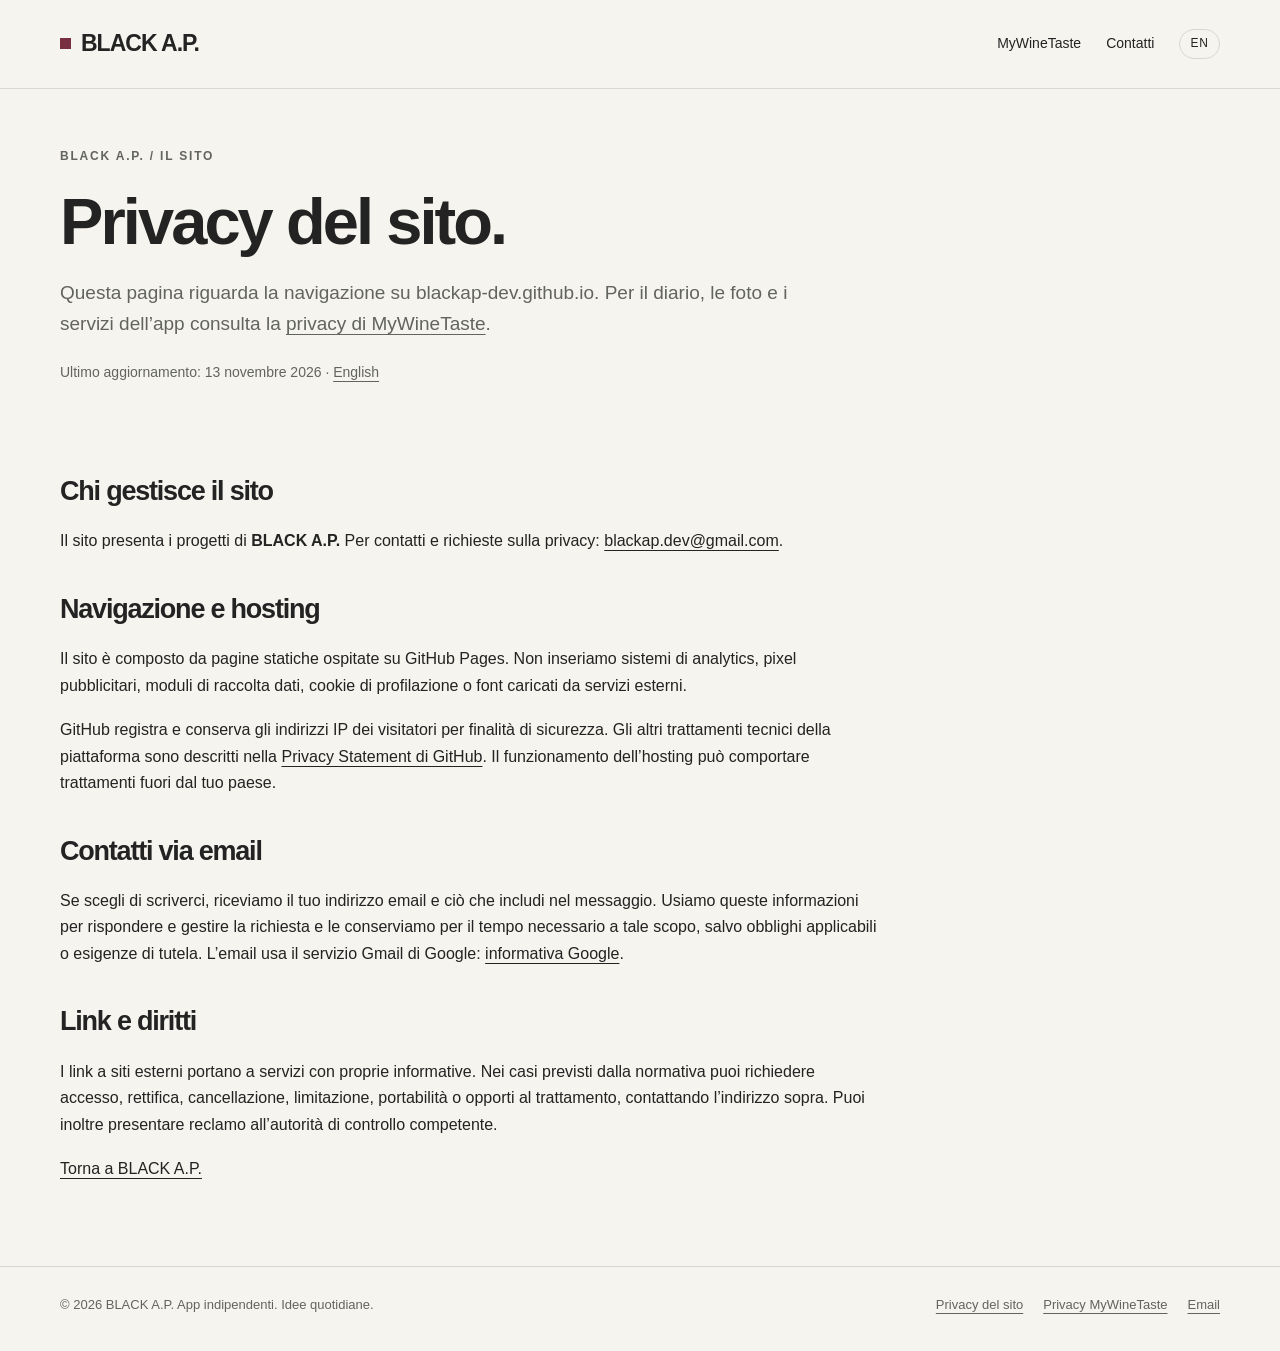
==== privacy/index.html @ 65207ead "Add files via upload" ====
<!doctype html>
<html lang="it">
<head>
<meta charset="utf-8">
<meta name="viewport" content="width=device-width,initial-scale=1">
<meta name="theme-color" content="#222322">
<meta name="description" content="Informativa sul sito BLACK A.P.: GitHub Pages, navigazione senza analytics aggiunti, contatti email e privacy.">
<meta name="referrer" content="strict-origin-when-cross-origin">
<title>Privacy del sito | BLACK A.P.</title>
<link rel="canonical" href="https://blackap-dev.github.io/privacy/">
<link rel="alternate" hreflang="it" href="https://blackap-dev.github.io/privacy/">
<link rel="alternate" hreflang="en" href="https://blackap-dev.github.io/privacy/en/">
<link rel="icon" href="../assets/favicon.svg" type="image/svg+xml">
<link rel="stylesheet" href="../assets/site.css">
<meta property="og:type" content="website">
<meta property="og:title" content="Privacy del sito | BLACK A.P.">
<meta property="og:description" content="Informativa sul sito BLACK A.P.: GitHub Pages, navigazione senza analytics aggiunti, contatti email e privacy.">
<meta property="og:url" content="https://blackap-dev.github.io/privacy/">
<meta property="og:site_name" content="BLACK A.P.">
</head>
<body>
<a class="skip" href="#main">Vai al contenuto</a>
<header class="site-header"><div class="wrap header-inner">
<a class="brand" href="../" aria-label="BLACK A.P. home"><span class="brand-mark" aria-hidden="true"></span>BLACK A.P.</a>
<nav aria-label="Navigazione principale">
<a href="../mywinetaste/">MyWineTaste</a><a href="mailto:blackap.dev@gmail.com">Contatti</a><a class="lang" href="../privacy/en/" lang="en" aria-label="Read in English">EN</a>
</nav></div></header>
<main id="main" class="wrap"><header class="legal-hero"><span class="eyebrow">BLACK A.P. / Il sito</span><h1>Privacy del sito.</h1><p class="lead">Questa pagina riguarda la navigazione su blackap-dev.github.io. Per il diario, le foto e i servizi dell’app consulta la <a href="../mywinetaste/privacy/">privacy di MyWineTaste</a>.</p><p class="note">Ultimo aggiornamento: <time datetime="2026-11-13">13 novembre 2026</time> · <a href="en/" lang="en">English</a></p></header>
<article class="legal-short">
<h2>Chi gestisce il sito</h2><p>Il sito presenta i progetti di <strong>BLACK A.P.</strong> Per contatti e richieste sulla privacy: <a href="mailto:blackap.dev@gmail.com">blackap.dev@gmail.com</a>.</p>
<h2>Navigazione e hosting</h2><p>Il sito è composto da pagine statiche ospitate su GitHub Pages. Non inseriamo sistemi di analytics, pixel pubblicitari, moduli di raccolta dati, cookie di profilazione o font caricati da servizi esterni.</p><p>GitHub registra e conserva gli indirizzi IP dei visitatori per finalità di sicurezza. Gli altri trattamenti tecnici della piattaforma sono descritti nella <a href="https://docs.github.com/en/site-policy/privacy-policies/github-general-privacy-statement">Privacy Statement di GitHub</a>. Il funzionamento dell’hosting può comportare trattamenti fuori dal tuo paese.</p>
<h2>Contatti via email</h2><p>Se scegli di scriverci, riceviamo il tuo indirizzo email e ciò che includi nel messaggio. Usiamo queste informazioni per rispondere e gestire la richiesta e le conserviamo per il tempo necessario a tale scopo, salvo obblighi applicabili o esigenze di tutela. L’email usa il servizio Gmail di Google: <a href="https://policies.google.com/privacy">informativa Google</a>.</p>
<h2>Link e diritti</h2><p>I link a siti esterni portano a servizi con proprie informative. Nei casi previsti dalla normativa puoi richiedere accesso, rettifica, cancellazione, limitazione, portabilità o opporti al trattamento, contattando l’indirizzo sopra. Puoi inoltre presentare reclamo all’autorità di controllo competente.</p><p><a href="../">Torna a BLACK A.P.</a></p>
</article></main>
<footer class="site-footer"><div class="wrap footer-inner">
<div>© 2026 BLACK A.P. <span>App indipendenti. Idee quotidiane.</span></div>
<div class="footer-links"><a href="../privacy/">Privacy del sito</a><a href="../mywinetaste/privacy/">Privacy MyWineTaste</a><a href="mailto:blackap.dev@gmail.com">Email</a></div>
</div></footer>
</body></html>
---- assets/site.css ----
:root{--paper:#f6f4ee;--white:#fffefb;--ink:#222322;--muted:#62645e;--line:#d8d8ce;--wine:#782f40;--wine-dark:#321827;--rose:#f1e3e3;--lime:#d6e878;--radius:24px;--font:Inter,"Segoe UI",Arial,sans-serif}
*{box-sizing:border-box}html{scroll-behavior:smooth;scroll-padding-top:24px}body{margin:0;background:var(--paper);color:var(--ink);font:17px/1.65 var(--font);-webkit-font-smoothing:antialiased}a{color:inherit;text-underline-offset:4px}a:hover{color:var(--wine)}a:focus-visible,summary:focus-visible{outline:3px solid var(--wine);outline-offset:5px;border-radius:3px}img{display:block;max-width:100%}h1,h2,h3,p{margin-top:0}h1,h2,h3{line-height:1.08;letter-spacing:-.045em;font-weight:650}h1{font-size:clamp(43px,6.8vw,92px)}h2{font-size:clamp(30px,4vw,49px)}h3{font-size:23px;letter-spacing:-.025em}p{margin-bottom:1.15em}small{font-size:13px}.wrap{width:min(1160px,calc(100% - 64px));margin:auto}.site-header{border-bottom:1px solid var(--line)}.header-inner{display:flex;align-items:center;justify-content:space-between;gap:24px;padding:25px 0}.brand{display:inline-flex;align-items:center;gap:10px;text-decoration:none;font-size:23px;font-weight:850;letter-spacing:-1px;white-space:nowrap}.brand-mark{height:11px;width:11px;display:inline-block;background:var(--wine)}.site-header nav{display:flex;align-items:center;flex-wrap:wrap;gap:25px;font-size:14px}.site-header nav a{text-decoration:none}.lang{border:1px solid var(--line);padding:4px 10px;border-radius:30px;font-size:12px;letter-spacing:.08em}.skip{position:absolute;top:-100px;left:20px;padding:10px;background:var(--white);z-index:10}.skip:focus{top:10px}.eyebrow{font-size:12px;letter-spacing:.15em;text-transform:uppercase;font-weight:650;color:var(--muted);display:block;margin-bottom:20px}.hero{padding:72px 0 60px;display:grid;grid-template-columns:1.15fr .85fr;gap:72px;align-items:center}.hero h1{margin-bottom:27px}.hero .lead{font-size:21px;max-width:550px;color:var(--muted)}.accent{font-family:Georgia,"Times New Roman",serif;font-style:italic;font-weight:400;letter-spacing:-.055em;color:var(--wine)}.actions{display:flex;flex-wrap:wrap;gap:12px;margin-top:30px}.button{display:inline-flex;justify-content:center;align-items:center;gap:14px;padding:13px 22px;border:1px solid var(--ink);background:var(--ink);border-radius:8px;color:white;text-decoration:none;font-size:15px;font-weight:600;line-height:1.4}.button:hover{background:var(--wine);border-color:var(--wine);color:white}.button.light{color:var(--ink);background:transparent;border-color:var(--line)}.button.light:hover{border-color:var(--wine);color:var(--wine)}.status{display:inline-flex;gap:8px;align-items:center;font-size:12px;line-height:1.5;border:1px solid var(--line);padding:5px 11px;border-radius:20px;background:var(--white)}.status:before{content:"";width:6px;height:6px;background:var(--wine);border-radius:50%;flex-shrink:0}.app-feature{background:var(--wine-dark);border-radius:var(--radius);color:white;padding:32px;position:relative;isolation:isolate}.app-feature:after{content:"";position:absolute;border:1px solid #ffffff20;inset:14px;border-radius:15px;pointer-events:none}.app-feature .eyebrow{color:#ddc4ce;margin-bottom:18px}.app-icon{width:88px;height:88px;border-radius:21px;background:var(--wine);object-fit:contain}.app-feature h2{font-size:37px;margin:24px 0 12px;letter-spacing:-.04em}.app-feature p{color:#ead8df;font-size:17px;max-width:330px}.app-feature a{position:relative;z-index:1;display:inline-flex;align-items:center;gap:18px;color:white;font-size:15px}.app-feature .feature-foot{margin-top:42px;padding-top:21px;border-top:1px solid #ffffff30;display:flex;justify-content:space-between;gap:15px;font-size:11px;letter-spacing:.08em;text-transform:uppercase;color:#e2c6d0}.section{padding:56px 0;border-top:1px solid var(--line)}.section-head{display:grid;grid-template-columns:1fr 1fr;gap:48px;margin-bottom:36px;align-items:start}.section-head p{color:var(--muted);max-width:520px}.principles{display:grid;grid-template-columns:repeat(3,1fr);gap:32px}.principle{padding-top:18px;border-top:2px solid var(--ink)}.principle .number{font-size:12px;color:var(--wine);margin-bottom:25px;display:block}.principle p{color:var(--muted);font-size:16px}.contact-panel{background:var(--ink);color:white;border-radius:var(--radius);padding:36px 40px;display:flex;justify-content:space-between;gap:30px;align-items:center;margin:20px 0 65px}.contact-panel h2{font-size:33px;margin-bottom:12px}.contact-panel p{margin:0;color:#d2d4cc}.contact-panel a{color:var(--lime);overflow-wrap:anywhere}.site-footer{border-top:1px solid var(--line);padding:27px 0 35px;color:var(--muted);font-size:13px}.footer-inner{display:flex;gap:18px;justify-content:space-between;flex-wrap:wrap}.footer-links{display:flex;gap:20px;flex-wrap:wrap}.app-hero{grid-template-columns:1.08fr .92fr;gap:70px}.app-hero h1{font-size:clamp(44px,6vw,76px)}.app-name{display:flex;gap:14px;align-items:center;margin-bottom:28px}.app-name img{width:48px;height:48px;border-radius:12px;background:var(--wine)}.app-name span{font-size:18px;font-weight:650;letter-spacing:-.03em}.preview{background:#e9ddd6;border-radius:var(--radius);padding:32px;position:relative}.diary-card{background:var(--white);border:1px solid #dbc8c4;border-radius:16px;box-shadow:0 24px 40px #32182712;overflow:hidden;max-width:340px;margin:auto;transform:rotate(-2deg)}.bottle-art{height:210px;background:var(--rose);display:grid;place-items:center}.bottle{width:69px;height:145px;background:var(--wine);position:relative;border-radius:17px 17px 12px 12px;margin-top:25px}.bottle:before{content:"";position:absolute;width:27px;height:48px;background:var(--wine);left:21px;top:-34px;border-radius:5px 5px 0 0}.bottle:after{content:"MWT";font:14px Georgia,serif;color:var(--wine);display:grid;place-items:center;position:absolute;inset:50px 8px 32px;background:var(--white)}.diary-copy{padding:24px}.diary-copy h3{font-family:Georgia,serif;font-size:27px;margin-bottom:8px;letter-spacing:-.035em}.diary-copy .sub{font-size:13px;color:var(--muted)}.stars{color:var(--wine);font-size:22px;letter-spacing:3px;margin:14px 0}.diary-copy p{font-size:15px;line-height:1.5}.preview-caption{font-size:11px;color:#5e5556;text-align:center;margin:24px 0 0}.flow{display:grid;grid-template-columns:repeat(3,1fr);gap:1px;border:1px solid var(--line);background:var(--line);border-radius:16px;overflow:hidden}.flow article{background:var(--white);padding:28px}.flow .eyebrow{color:var(--wine);margin-bottom:27px}.flow p{font-size:15px;color:var(--muted);margin-bottom:0}.details-grid{display:grid;grid-template-columns:1fr 1fr;gap:48px}.details-grid ul{padding-left:21px;color:var(--muted)}.details-grid li{padding:5px 0}.plans{display:grid;grid-template-columns:1fr 1fr;gap:18px}.plan{background:var(--white);border:1px solid var(--line);padding:30px;border-radius:16px}.plan.full{border-color:var(--wine);background:#f4e9e8}.plan .eyebrow{margin-bottom:15px}.plan ul{padding-left:21px;font-size:16px}.note{color:var(--muted);font-size:14px;margin-top:20px}.faq{max-width:850px}.faq details{padding:20px 0;border-bottom:1px solid var(--line)}summary{font-weight:600;cursor:pointer;line-height:1.5}details p{color:var(--muted);font-size:16px;margin:14px 0 0}.legal-hero{padding:58px 0 36px}.legal-hero h1{font-size:clamp(39px,5.5vw,65px);margin-bottom:20px}.legal-hero .lead{max-width:770px;color:var(--muted);font-size:19px}.legal-layout{display:grid;grid-template-columns:240px 1fr;gap:65px;padding:10px 0 70px}.toc{align-self:start;position:sticky;top:24px;font-size:14px}.toc a{display:block;text-decoration:none;padding:7px 0;color:var(--muted)}.toc a:hover{color:var(--wine)}.legal-body{max-width:790px;min-width:0}.legal-body section{padding:28px 0;border-top:1px solid var(--line)}.legal-body h2{font-size:27px;line-height:1.25;letter-spacing:-.025em}.legal-body h3{font-size:20px;line-height:1.3}.legal-body p,.legal-body li{font-size:16px;overflow-wrap:anywhere}.legal-body li{padding:3px 0}.legal-body ul{padding-left:22px}.summary-box{border-left:3px solid var(--wine);background:#eee8e2;padding:20px 24px;margin:15px 0 30px;font-size:16px}.summary-box p:last-child{margin:0}.table-scroll{overflow-x:auto}table{width:100%;border-collapse:collapse;margin:20px 0;font-size:14px;text-align:left}th,td{padding:13px 12px;border-bottom:1px solid var(--line);vertical-align:top}th{font-weight:650;background:#eeece5}td:first-child{font-weight:600;width:31%}.inline-links{display:flex;gap:18px;flex-wrap:wrap}.legal-short{max-width:820px;padding-bottom:65px}.legal-short h2{font-size:27px;margin-top:40px}.legal-short p{font-size:16px}.sr-only{position:absolute;width:1px;height:1px;padding:0;margin:-1px;overflow:hidden;clip:rect(0,0,0,0);white-space:nowrap;border:0}
@media(max-width:850px){.wrap{width:calc(100% - 40px)}.hero,.app-hero{gap:32px;grid-template-columns:1fr 1fr;padding-top:45px}.hero h1{font-size:58px}.hero .lead{font-size:18px}.app-feature{padding:27px}.app-feature h2{font-size:30px}.section-head{gap:30px}.legal-layout{grid-template-columns:190px 1fr;gap:32px}.contact-panel{padding:28px}.preview{padding:24px 20px}.diary-copy{padding:19px}.diary-copy h3{font-size:24px}}
@media(max-width:620px){.wrap{width:calc(100% - 36px)}.header-inner{padding:19px 0;gap:14px;align-items:flex-start}.brand{font-size:21px;margin-top:4px}.site-header nav{gap:8px 16px;justify-content:flex-end;font-size:12px;max-width:210px}.lang{padding:3px 8px}.hero,.app-hero{grid-template-columns:1fr;gap:35px;padding:44px 0}.hero h1{font-size:clamp(43px,12.8vw,66px)}.hero .lead{font-size:18px}.app-feature{padding:30px}.app-feature h2{font-size:34px}.app-feature .feature-foot{margin-top:27px}.section{padding:35px 0}.section-head,.details-grid{grid-template-columns:1fr;gap:12px;margin-bottom:25px}.principles{grid-template-columns:1fr;gap:25px}.principle .number{margin-bottom:12px}.contact-panel{display:block;padding:27px 23px;margin-bottom:40px}.contact-panel p{margin-bottom:18px}.contact-panel a{font-size:15px}.footer-inner{gap:14px}.footer-links{gap:13px}.flow{grid-template-columns:1fr}.flow article{padding:24px}.flow .eyebrow{margin-bottom:17px}.plans{grid-template-columns:1fr}.plan{padding:25px}.preview{padding:29px}.diary-card{max-width:320px}.legal-hero{padding:40px 0 23px}.legal-hero h1{font-size:40px}.legal-layout{grid-template-columns:1fr;gap:12px;padding-bottom:35px}.toc{position:static;border:1px solid var(--line);padding:16px 20px;border-radius:12px}.toc a{padding:4px 0;font-size:13px}.legal-body section{padding:24px 0}.legal-body h2{font-size:25px}.legal-body p,.legal-body li{font-size:15px}th,td{padding:10px 8px;font-size:13px}.legal-short{padding-bottom:38px}.actions .button{padding:12px 18px}.app-name{margin-bottom:23px}}
@media(prefers-reduced-motion:reduce){html{scroll-behavior:auto}*,*:before,*:after{transition:none!important;animation:none!important}}@media print{body{background:white;color:black;font-size:12pt}.site-header,.site-footer,.toc,.actions,.skip{display:none}.wrap{width:100%}.legal-layout{display:block}.legal-hero{padding:0}.legal-hero h1{font-size:30pt}.legal-body{max-width:none}a{color:black}.legal-body section{break-inside:avoid}h2{break-after:avoid}.summary-box{background:none;border:1px solid #999}}
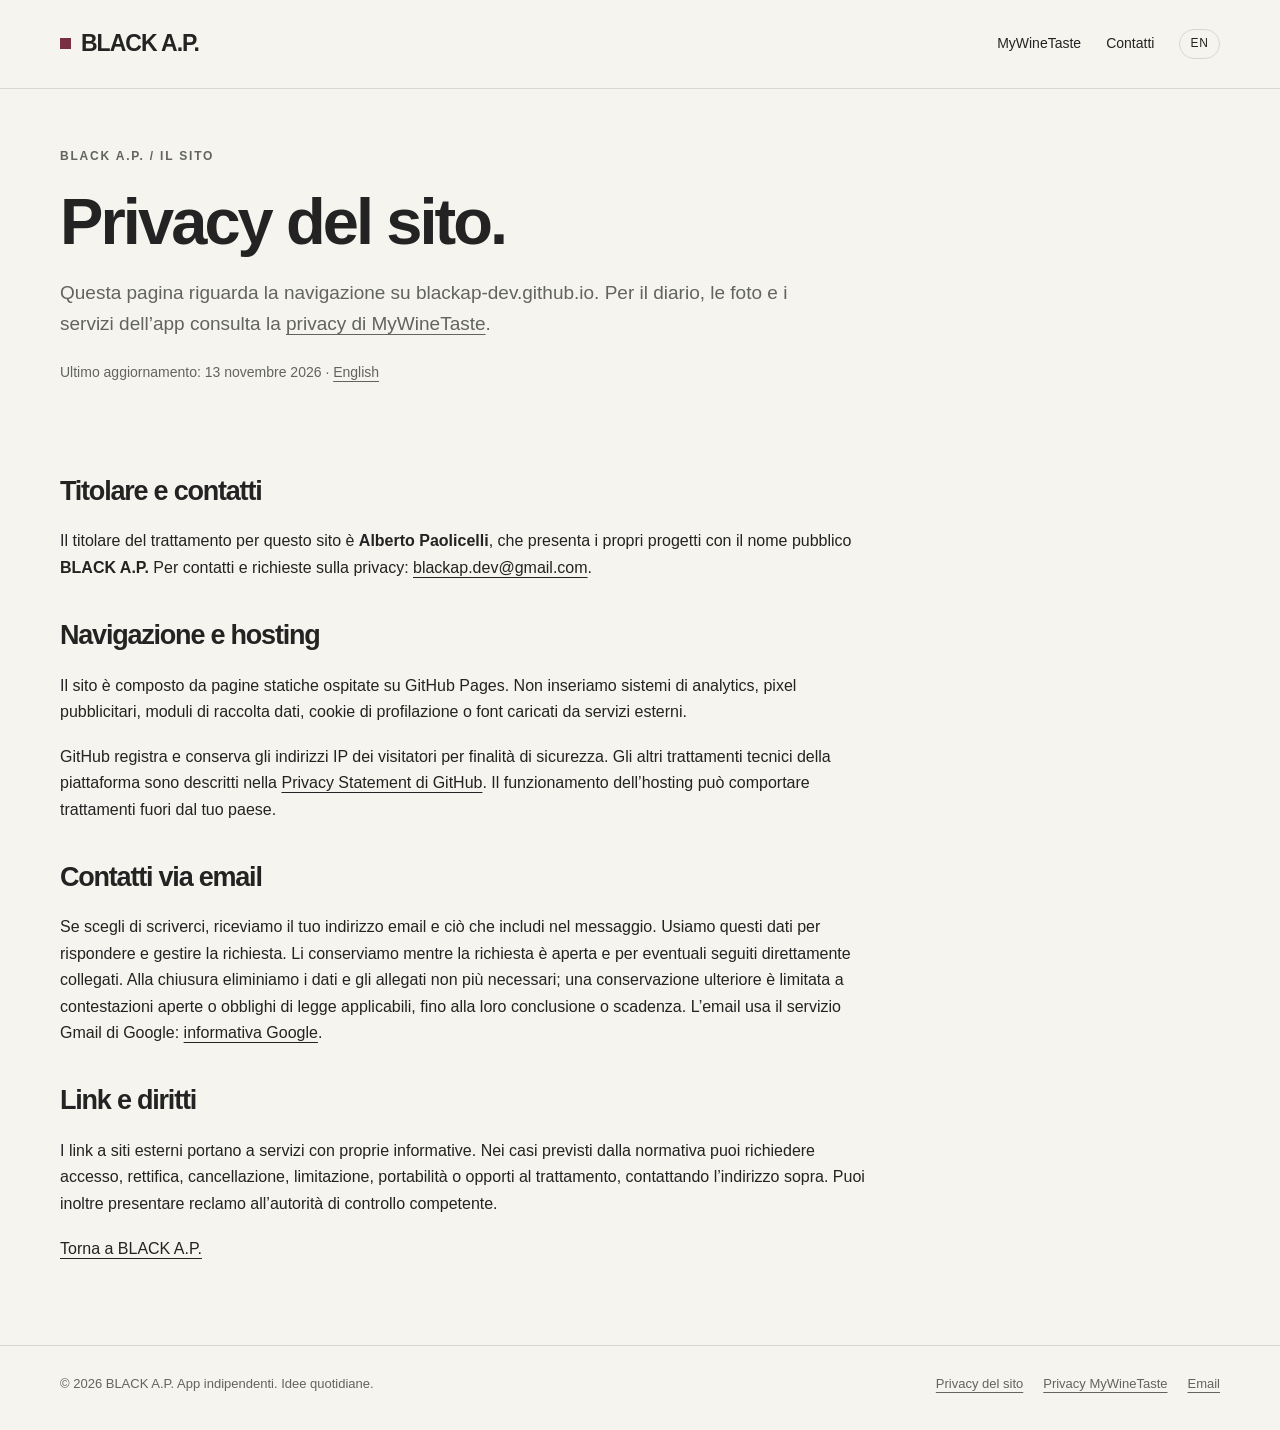
==== commit 46b70ff8: "V2" ====
--- a/privacy/index.html
+++ b/privacy/index.html
@@ -27,9 +27,9 @@
 </nav></div></header>
 <main id="main" class="wrap"><header class="legal-hero"><span class="eyebrow">BLACK A.P. / Il sito</span><h1>Privacy del sito.</h1><p class="lead">Questa pagina riguarda la navigazione su blackap-dev.github.io. Per il diario, le foto e i servizi dell’app consulta la <a href="../mywinetaste/privacy/">privacy di MyWineTaste</a>.</p><p class="note">Ultimo aggiornamento: <time datetime="2026-11-13">13 novembre 2026</time> · <a href="en/" lang="en">English</a></p></header>
 <article class="legal-short">
-<h2>Chi gestisce il sito</h2><p>Il sito presenta i progetti di <strong>BLACK A.P.</strong> Per contatti e richieste sulla privacy: <a href="mailto:blackap.dev@gmail.com">blackap.dev@gmail.com</a>.</p>
+<h2>Titolare e contatti</h2><p>Il titolare del trattamento per questo sito è <strong>Alberto Paolicelli</strong>, che presenta i propri progetti con il nome pubblico <strong>BLACK A.P.</strong> Per contatti e richieste sulla privacy: <a href="mailto:blackap.dev@gmail.com">blackap.dev@gmail.com</a>.</p>
 <h2>Navigazione e hosting</h2><p>Il sito è composto da pagine statiche ospitate su GitHub Pages. Non inseriamo sistemi di analytics, pixel pubblicitari, moduli di raccolta dati, cookie di profilazione o font caricati da servizi esterni.</p><p>GitHub registra e conserva gli indirizzi IP dei visitatori per finalità di sicurezza. Gli altri trattamenti tecnici della piattaforma sono descritti nella <a href="https://docs.github.com/en/site-policy/privacy-policies/github-general-privacy-statement">Privacy Statement di GitHub</a>. Il funzionamento dell’hosting può comportare trattamenti fuori dal tuo paese.</p>
-<h2>Contatti via email</h2><p>Se scegli di scriverci, riceviamo il tuo indirizzo email e ciò che includi nel messaggio. Usiamo queste informazioni per rispondere e gestire la richiesta e le conserviamo per il tempo necessario a tale scopo, salvo obblighi applicabili o esigenze di tutela. L’email usa il servizio Gmail di Google: <a href="https://policies.google.com/privacy">informativa Google</a>.</p>
+<h2>Contatti via email</h2><p>Se scegli di scriverci, riceviamo il tuo indirizzo email e ciò che includi nel messaggio. Usiamo questi dati per rispondere e gestire la richiesta. Li conserviamo mentre la richiesta è aperta e per eventuali seguiti direttamente collegati. Alla chiusura eliminiamo i dati e gli allegati non più necessari; una conservazione ulteriore è limitata a contestazioni aperte o obblighi di legge applicabili, fino alla loro conclusione o scadenza. L’email usa il servizio Gmail di Google: <a href="https://policies.google.com/privacy">informativa Google</a>.</p>
 <h2>Link e diritti</h2><p>I link a siti esterni portano a servizi con proprie informative. Nei casi previsti dalla normativa puoi richiedere accesso, rettifica, cancellazione, limitazione, portabilità o opporti al trattamento, contattando l’indirizzo sopra. Puoi inoltre presentare reclamo all’autorità di controllo competente.</p><p><a href="../">Torna a BLACK A.P.</a></p>
 </article></main>
 <footer class="site-footer"><div class="wrap footer-inner">
